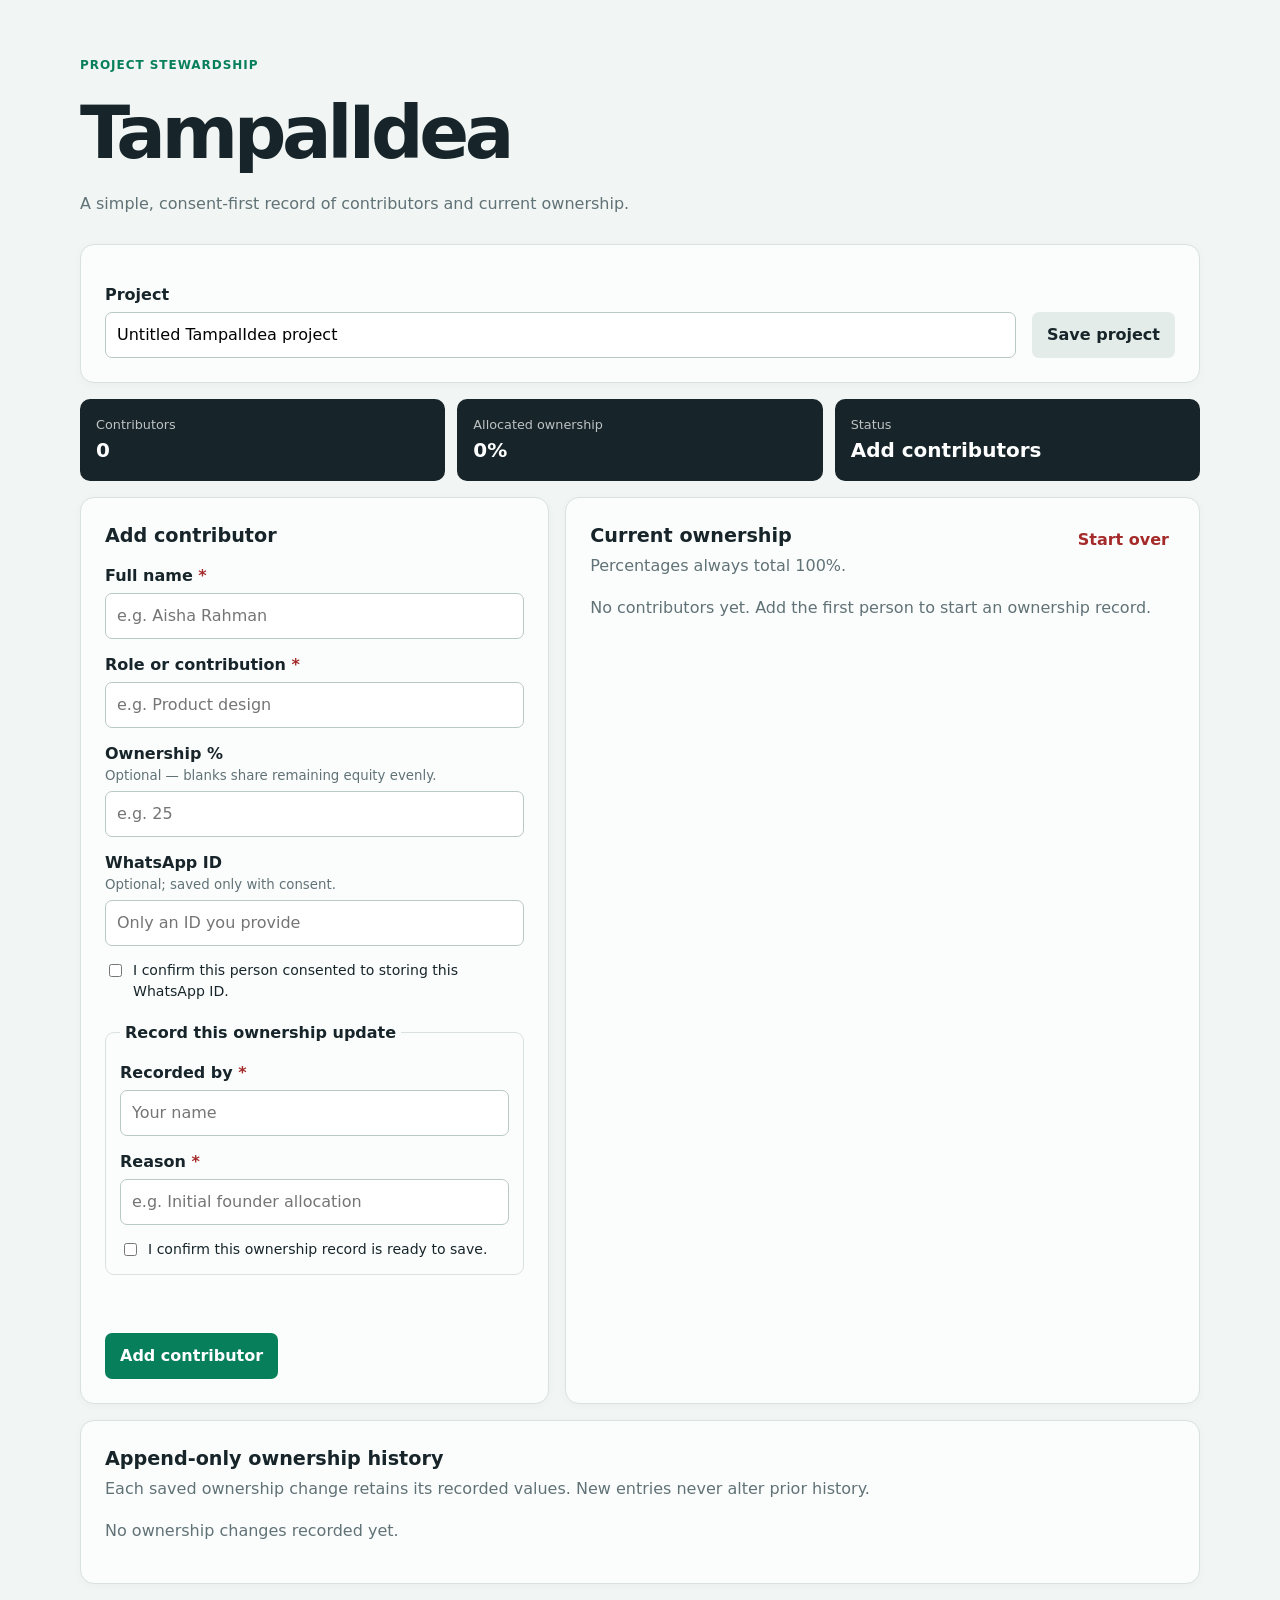
==== index.html @ e480430c "Recover TampalIdea MVP for staging" ====
<!doctype html>
<html lang="en">
<head>
  <meta charset="utf-8">
  <meta name="viewport" content="width=device-width, initial-scale=1">
  <meta name="description" content="TampalIdea contributor and ownership tracker">
  <meta name="robots" content="noindex,nofollow">
  <title>TampalIdea — Ownership tracker</title>
  <link rel="stylesheet" href="styles.css">
</head>
<body>
  <main class="shell">
    <header>
      <p class="eyebrow">Project stewardship</p>
      <h1>TampalIdea</h1>
      <p class="lede">A simple, consent-first record of contributors and current ownership.</p>
    </header>

    <section class="card project-card">
      <div><label for="project-name">Project</label><input id="project-name" value="Untitled TampalIdea project" maxlength="100"></div>
      <button id="save-project" class="secondary">Save project</button>
    </section>

    <section class="summary" aria-label="Current ownership">
      <div><span>Contributors</span><strong id="contributor-count">0</strong></div>
      <div><span>Allocated ownership</span><strong id="ownership-total">0%</strong></div>
      <div><span>Status</span><strong id="ownership-status">Add contributors</strong></div>
    </section>

    <section class="grid">
      <form id="contributor-form" class="card" autocomplete="off">
        <h2>Add contributor</h2>
        <label for="full-name">Full name <em>*</em></label><input id="full-name" required maxlength="100" placeholder="e.g. Aisha Rahman">
        <label for="role">Role or contribution <em>*</em></label><input id="role" required maxlength="140" placeholder="e.g. Product design">
        <label for="ownership">Ownership % <small>Optional — blanks share remaining equity evenly.</small></label><input id="ownership" type="number" min="0" max="100" step="0.01" placeholder="e.g. 25">
        <label for="whatsapp-id">WhatsApp ID <small>Optional; saved only with consent.</small></label><input id="whatsapp-id" maxlength="80" placeholder="Only an ID you provide">
        <label class="check"><input id="whatsapp-consent" type="checkbox"> I confirm this person consented to storing this WhatsApp ID.</label>
        <fieldset>
          <legend>Record this ownership update</legend>
          <label for="actor">Recorded by <em>*</em></label><input id="actor" required maxlength="100" placeholder="Your name">
          <label for="reason">Reason <em>*</em></label><input id="reason" required maxlength="200" placeholder="e.g. Initial founder allocation">
          <label class="check"><input id="confirmed" type="checkbox"> I confirm this ownership record is ready to save.</label>
        </fieldset>
        <p id="form-error" class="error" role="alert"></p><button type="submit">Add contributor</button>
      </form>

      <section class="card">
        <div class="section-heading"><div><h2>Current ownership</h2><p>Percentages always total 100%.</p></div><button id="clear-project" class="danger">Start over</button></div>
        <div id="contributors" class="contributors"><p class="empty">No contributors yet. Add the first person to start an ownership record.</p></div>
      </section>
    </section>

    <section class="card"><h2>Append-only ownership history</h2><p class="muted">Each saved ownership change retains its recorded values. New entries never alter prior history.</p><div id="audit-history" class="audit-history"><p class="empty">No ownership changes recorded yet.</p></div></section>
  </main>
  <template id="contributor-template"><article class="contributor"><div><h3></h3><p class="role"></p><p class="whatsapp"></p></div><strong class="percentage"></strong></article></template>
  <script src="ownership.js"></script><script src="app.js"></script>
</body>
</html>
---- styles.css ----
:root { --ink: #17252a; --muted: #617277; --line: #d9e2df; --paper: #fbfdfc; --brand: #087f5b; --brand-dark: #056447; --soft: #e6f5ee; --danger: #a52b2b; }
* { box-sizing: border-box; }
body { margin: 0; background: #f1f5f3; color: var(--ink); font: 16px/1.5 system-ui, sans-serif; }
.shell { width: min(1120px, calc(100% - 32px)); margin: 0 auto; padding: 56px 0; }
header { max-width: 650px; margin-bottom: 28px; } .eyebrow { color: var(--brand); font-weight: 700; letter-spacing: .08em; text-transform: uppercase; font-size: .75rem; margin: 0; }
h1 { font-size: clamp(2.4rem, 7vw, 4.6rem); letter-spacing: -.06em; margin: 4px 0; } h2 { margin: 0 0 4px; font-size: 1.2rem; } h3 { margin: 0; font-size: 1rem; }.lede, .muted, .section-heading p { color: var(--muted); margin: 0; }
.card { background: var(--paper); border: 1px solid var(--line); border-radius: 14px; padding: 24px; box-shadow: 0 2px 10px #17252a08; }.project-card { display: flex; gap: 16px; align-items: end; justify-content: space-between; margin-bottom: 16px; }.project-card > div { flex: 1; }
.summary { display: grid; grid-template-columns: repeat(3, 1fr); gap: 12px; margin-bottom: 16px; }.summary div { padding: 16px; background: var(--ink); color: white; border-radius: 10px; }.summary span { font-size: .8rem; opacity: .72; display: block; }.summary strong { font-size: 1.25rem; }
.grid { display: grid; grid-template-columns: minmax(300px, .85fr) minmax(350px, 1.15fr); gap: 16px; margin-bottom: 16px; } label { display: block; font-weight: 650; margin-top: 14px; } em { color: var(--danger); font-style: normal; } small { display: block; color: var(--muted); font-weight: 400; } input { width: 100%; margin-top: 5px; padding: 10px 11px; border: 1px solid #b9c9c3; border-radius: 7px; font: inherit; } input:focus { outline: 3px solid #8bd8bd; border-color: var(--brand); } fieldset { border: 1px solid var(--line); border-radius: 9px; margin: 18px 0; padding: 2px 14px 14px; } legend { padding: 0 5px; font-weight: 700; }.check { font-size: .88rem; font-weight: 400; display: flex; gap: 8px; align-items: start; }.check input { width: auto; margin-top: 4px; }
button { border: 0; border-radius: 7px; padding: 11px 15px; background: var(--brand); color: white; cursor: pointer; font: inherit; font-weight: 700; } button:hover { background: var(--brand-dark); }.secondary { background: #e3ece8; color: var(--ink); }.danger { background: transparent; color: var(--danger); padding: 6px; }.section-heading { display: flex; justify-content: space-between; gap: 12px; align-items: start; }.contributors, .audit-history { margin-top: 18px; }.contributor { display: flex; justify-content: space-between; gap: 18px; padding: 15px 0; border-top: 1px solid var(--line); }.contributor p { margin: 2px 0; color: var(--muted); font-size: .9rem; }.percentage { color: var(--brand); font-size: 1.15rem; white-space: nowrap; }.empty { color: var(--muted); }.audit-record { border-top: 1px solid var(--line); padding: 15px 0; display: grid; grid-template-columns: 1fr auto; gap: 6px 16px; }.audit-record p { margin: 0; color: var(--muted); font-size: .9rem; grid-column: 1 / -1; }.badge { align-self: start; border-radius: 99px; padding: 3px 8px; font-size: .75rem; font-weight: 700; }.confirmed { background: var(--soft); color: var(--brand-dark); }.unconfirmed { background: #f8eded; color: var(--danger); }.error { min-height: 1.5em; color: var(--danger); font-weight: 650; }
@media (max-width: 700px) { .shell { padding: 28px 0; }.grid { grid-template-columns: 1fr; }.summary { grid-template-columns: 1fr; }.project-card { align-items: stretch; flex-direction: column; }.project-card button { width: 100%; } }
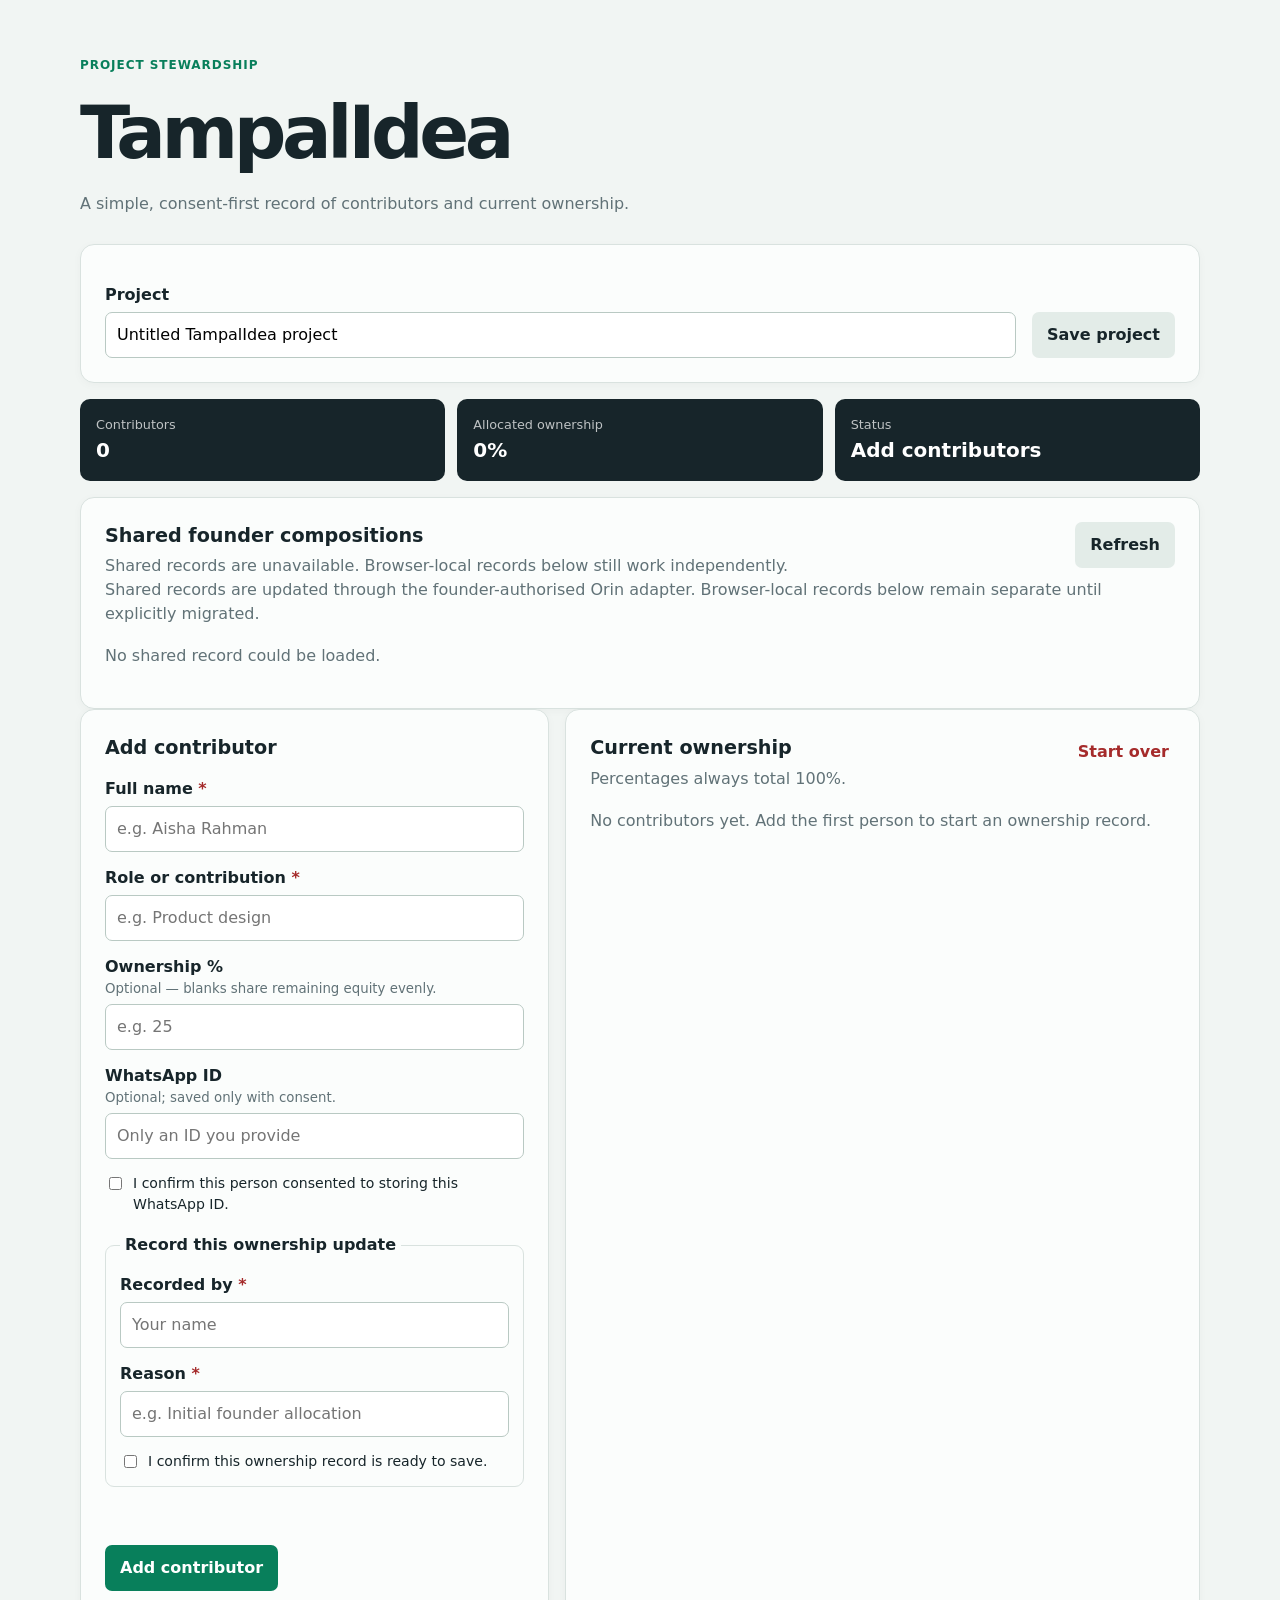
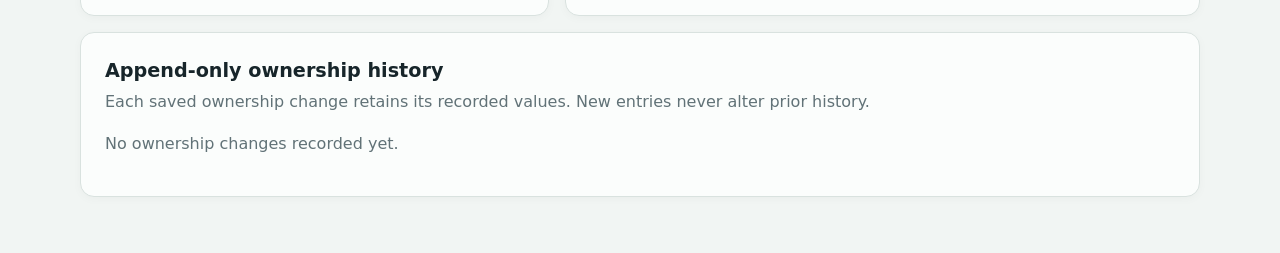
==== commit 3d6d111f: "Add shared founder composition adapter" ====
--- a/index.html
+++ b/index.html
@@ -25,6 +25,12 @@
       <div><span>Contributors</span><strong id="contributor-count">0</strong></div>
       <div><span>Allocated ownership</span><strong id="ownership-total">0%</strong></div>
       <div><span>Status</span><strong id="ownership-status">Add contributors</strong></div>
+    </section>
+
+    <section class="card" aria-labelledby="shared-composition-title">
+      <div class="section-heading"><div><h2 id="shared-composition-title">Shared founder compositions</h2><p id="shared-status" class="muted">Loading the shared record…</p></div><button id="refresh-shared" class="secondary">Refresh</button></div>
+      <p class="muted">Shared records are updated through the founder-authorised Orin adapter. Browser-local records below remain separate until explicitly migrated.</p>
+      <div id="shared-projects" class="contributors"><p class="empty">No shared founder compositions yet.</p></div>
     </section>
 
     <section class="grid">
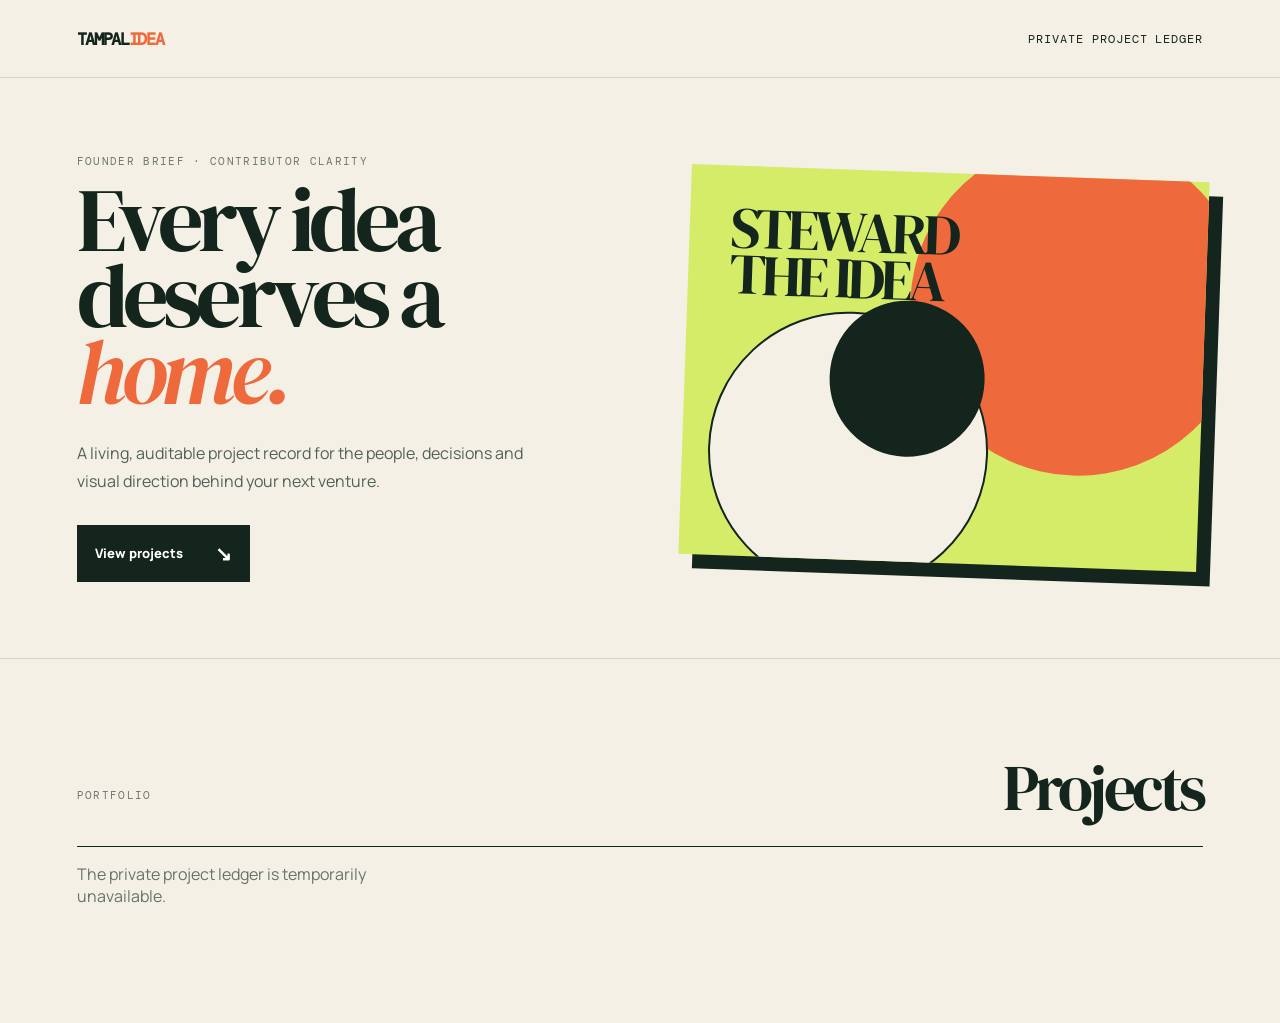
==== commit dd133920: "Upgrade TampalIdea to SQLite project ledger" ====
--- a/index.html
+++ b/index.html
@@ -1,64 +1,17 @@
 <!doctype html>
 <html lang="en">
 <head>
-  <meta charset="utf-8">
-  <meta name="viewport" content="width=device-width, initial-scale=1">
-  <meta name="description" content="TampalIdea contributor and ownership tracker">
-  <meta name="robots" content="noindex,nofollow">
-  <title>TampalIdea — Ownership tracker</title>
+  <meta charset="utf-8"><meta name="viewport" content="width=device-width, initial-scale=1">
+  <meta name="robots" content="noindex,nofollow"><title>TampalIdea — Project stewardship</title>
   <link rel="stylesheet" href="styles.css">
 </head>
 <body>
-  <main class="shell">
-    <header>
-      <p class="eyebrow">Project stewardship</p>
-      <h1>TampalIdea</h1>
-      <p class="lede">A simple, consent-first record of contributors and current ownership.</p>
-    </header>
-
-    <section class="card project-card">
-      <div><label for="project-name">Project</label><input id="project-name" value="Untitled TampalIdea project" maxlength="100"></div>
-      <button id="save-project" class="secondary">Save project</button>
-    </section>
-
-    <section class="summary" aria-label="Current ownership">
-      <div><span>Contributors</span><strong id="contributor-count">0</strong></div>
-      <div><span>Allocated ownership</span><strong id="ownership-total">0%</strong></div>
-      <div><span>Status</span><strong id="ownership-status">Add contributors</strong></div>
-    </section>
-
-    <section class="card" aria-labelledby="shared-composition-title">
-      <div class="section-heading"><div><h2 id="shared-composition-title">Shared founder compositions</h2><p id="shared-status" class="muted">Loading the shared record…</p></div><button id="refresh-shared" class="secondary">Refresh</button></div>
-      <p class="muted">Shared records are updated through the founder-authorised Orin adapter. Browser-local records below remain separate until explicitly migrated.</p>
-      <div id="shared-projects" class="contributors"><p class="empty">No shared founder compositions yet.</p></div>
-    </section>
-
-    <section class="grid">
-      <form id="contributor-form" class="card" autocomplete="off">
-        <h2>Add contributor</h2>
-        <label for="full-name">Full name <em>*</em></label><input id="full-name" required maxlength="100" placeholder="e.g. Aisha Rahman">
-        <label for="role">Role or contribution <em>*</em></label><input id="role" required maxlength="140" placeholder="e.g. Product design">
-        <label for="ownership">Ownership % <small>Optional — blanks share remaining equity evenly.</small></label><input id="ownership" type="number" min="0" max="100" step="0.01" placeholder="e.g. 25">
-        <label for="whatsapp-id">WhatsApp ID <small>Optional; saved only with consent.</small></label><input id="whatsapp-id" maxlength="80" placeholder="Only an ID you provide">
-        <label class="check"><input id="whatsapp-consent" type="checkbox"> I confirm this person consented to storing this WhatsApp ID.</label>
-        <fieldset>
-          <legend>Record this ownership update</legend>
-          <label for="actor">Recorded by <em>*</em></label><input id="actor" required maxlength="100" placeholder="Your name">
-          <label for="reason">Reason <em>*</em></label><input id="reason" required maxlength="200" placeholder="e.g. Initial founder allocation">
-          <label class="check"><input id="confirmed" type="checkbox"> I confirm this ownership record is ready to save.</label>
-        </fieldset>
-        <p id="form-error" class="error" role="alert"></p><button type="submit">Add contributor</button>
-      </form>
-
-      <section class="card">
-        <div class="section-heading"><div><h2>Current ownership</h2><p>Percentages always total 100%.</p></div><button id="clear-project" class="danger">Start over</button></div>
-        <div id="contributors" class="contributors"><p class="empty">No contributors yet. Add the first person to start an ownership record.</p></div>
-      </section>
-    </section>
-
-    <section class="card"><h2>Append-only ownership history</h2><p class="muted">Each saved ownership change retains its recorded values. New entries never alter prior history.</p><div id="audit-history" class="audit-history"><p class="empty">No ownership changes recorded yet.</p></div></section>
+  <main class="page">
+    <nav><a class="wordmark" href="/">TAMPAL<span>IDEA</span></a><span>Private project ledger</span></nav>
+    <section id="hero" class="hero"><div class="hero-copy"><p class="kicker">Founder brief · contributor clarity</p><h1>Every idea<br>deserves a <i>home.</i></h1><p class="lede">A living, auditable project record for the people, decisions and visual direction behind your next venture.</p><a id="hero-action" class="button" href="#projects">View projects <b>↘</b></a></div><div class="cover-art" aria-hidden="true"><div class="sun"></div><div class="disc disc-a"></div><div class="disc disc-b"></div><div class="art-caption">STEWARD<br>THE IDEA</div></div></section>
+    <section id="projects" class="projects"><div class="section-title"><p class="kicker">Portfolio</p><h2 id="title">Projects</h2></div><div id="project-list" class="project-list"><p class="loading">Opening the ledger…</p></div></section>
+    <section id="project-detail" class="detail" hidden></section>
   </main>
-  <template id="contributor-template"><article class="contributor"><div><h3></h3><p class="role"></p><p class="whatsapp"></p></div><strong class="percentage"></strong></article></template>
-  <script src="ownership.js"></script><script src="app.js"></script>
+  <script src="app.js"></script>
 </body>
 </html>
--- a/styles.css
+++ b/styles.css
@@ -1,11 +1,2 @@
-:root { --ink: #17252a; --muted: #617277; --line: #d9e2df; --paper: #fbfdfc; --brand: #087f5b; --brand-dark: #056447; --soft: #e6f5ee; --danger: #a52b2b; }
-* { box-sizing: border-box; }
-body { margin: 0; background: #f1f5f3; color: var(--ink); font: 16px/1.5 system-ui, sans-serif; }
-.shell { width: min(1120px, calc(100% - 32px)); margin: 0 auto; padding: 56px 0; }
-header { max-width: 650px; margin-bottom: 28px; } .eyebrow { color: var(--brand); font-weight: 700; letter-spacing: .08em; text-transform: uppercase; font-size: .75rem; margin: 0; }
-h1 { font-size: clamp(2.4rem, 7vw, 4.6rem); letter-spacing: -.06em; margin: 4px 0; } h2 { margin: 0 0 4px; font-size: 1.2rem; } h3 { margin: 0; font-size: 1rem; }.lede, .muted, .section-heading p { color: var(--muted); margin: 0; }
-.card { background: var(--paper); border: 1px solid var(--line); border-radius: 14px; padding: 24px; box-shadow: 0 2px 10px #17252a08; }.project-card { display: flex; gap: 16px; align-items: end; justify-content: space-between; margin-bottom: 16px; }.project-card > div { flex: 1; }
-.summary { display: grid; grid-template-columns: repeat(3, 1fr); gap: 12px; margin-bottom: 16px; }.summary div { padding: 16px; background: var(--ink); color: white; border-radius: 10px; }.summary span { font-size: .8rem; opacity: .72; display: block; }.summary strong { font-size: 1.25rem; }
-.grid { display: grid; grid-template-columns: minmax(300px, .85fr) minmax(350px, 1.15fr); gap: 16px; margin-bottom: 16px; } label { display: block; font-weight: 650; margin-top: 14px; } em { color: var(--danger); font-style: normal; } small { display: block; color: var(--muted); font-weight: 400; } input { width: 100%; margin-top: 5px; padding: 10px 11px; border: 1px solid #b9c9c3; border-radius: 7px; font: inherit; } input:focus { outline: 3px solid #8bd8bd; border-color: var(--brand); } fieldset { border: 1px solid var(--line); border-radius: 9px; margin: 18px 0; padding: 2px 14px 14px; } legend { padding: 0 5px; font-weight: 700; }.check { font-size: .88rem; font-weight: 400; display: flex; gap: 8px; align-items: start; }.check input { width: auto; margin-top: 4px; }
-button { border: 0; border-radius: 7px; padding: 11px 15px; background: var(--brand); color: white; cursor: pointer; font: inherit; font-weight: 700; } button:hover { background: var(--brand-dark); }.secondary { background: #e3ece8; color: var(--ink); }.danger { background: transparent; color: var(--danger); padding: 6px; }.section-heading { display: flex; justify-content: space-between; gap: 12px; align-items: start; }.contributors, .audit-history { margin-top: 18px; }.contributor { display: flex; justify-content: space-between; gap: 18px; padding: 15px 0; border-top: 1px solid var(--line); }.contributor p { margin: 2px 0; color: var(--muted); font-size: .9rem; }.percentage { color: var(--brand); font-size: 1.15rem; white-space: nowrap; }.empty { color: var(--muted); }.audit-record { border-top: 1px solid var(--line); padding: 15px 0; display: grid; grid-template-columns: 1fr auto; gap: 6px 16px; }.audit-record p { margin: 0; color: var(--muted); font-size: .9rem; grid-column: 1 / -1; }.badge { align-self: start; border-radius: 99px; padding: 3px 8px; font-size: .75rem; font-weight: 700; }.confirmed { background: var(--soft); color: var(--brand-dark); }.unconfirmed { background: #f8eded; color: var(--danger); }.error { min-height: 1.5em; color: var(--danger); font-weight: 650; }
-@media (max-width: 700px) { .shell { padding: 28px 0; }.grid { grid-template-columns: 1fr; }.summary { grid-template-columns: 1fr; }.project-card { align-items: stretch; flex-direction: column; }.project-card button { width: 100%; } }
+@import url('https://fonts.googleapis.com/css2?family=DM+Mono&family=DM+Serif+Display:ital@0;1&family=Manrope:wght@500;600;700;800&display=swap');
+:root{--ink:#13251c;--cream:#f4f0e5;--lime:#d4ec68;--orange:#ee6a3c;--line:#d6d1c1}*{box-sizing:border-box}body{margin:0;background:var(--cream);color:var(--ink);font-family:Manrope,sans-serif}.page{overflow:hidden}nav{height:78px;display:flex;align-items:center;justify-content:space-between;padding:0 max(6vw,24px);border-bottom:1px solid #d8d2c1;font:12px 'DM Mono',monospace;text-transform:uppercase;letter-spacing:.08em}.wordmark{color:inherit;text-decoration:none;font-weight:800;font-size:17px;letter-spacing:-.08em}.wordmark span{color:var(--orange)}.hero{min-height:570px;padding:76px max(6vw,24px);display:grid;grid-template-columns:1.05fr .95fr;gap:36px;align-items:center;border-bottom:1px solid #d8d2c1}.kicker{margin:0 0 14px;color:#6e776f;font:11px 'DM Mono',monospace;text-transform:uppercase;letter-spacing:.12em}.hero h1{font:clamp(55px,7vw,108px)/.85 'DM Serif Display',serif;letter-spacing:-.065em;margin:0;max-width:700px}.hero h1 i{color:var(--orange);font-weight:400}.lede{max-width:480px;margin:30px 0;color:#526158;line-height:1.7;font-size:16px}.button{display:inline-flex;gap:32px;align-items:center;background:var(--ink);color:white;padding:15px 18px;text-decoration:none;font-size:13px;font-weight:800}.button b{font-size:20px}.cover-art{position:relative;min-height:390px;background:var(--lime);overflow:hidden;transform:rotate(2deg);box-shadow:14px 14px 0 var(--ink)}.sun{position:absolute;right:-8%;top:-10%;width:65%;aspect-ratio:1;border-radius:50%;background:var(--orange)}.disc{position:absolute;border-radius:50%;border:2px solid var(--ink)}.disc-a{width:54%;aspect-ratio:1;left:5%;bottom:-8%;background:var(--cream)}.disc-b{width:30%;aspect-ratio:1;left:28%;bottom:27%;background:var(--ink)}.art-caption{position:absolute;left:8%;top:10%;font:clamp(36px,4.5vw,70px)/.8 'DM Serif Display',serif;letter-spacing:-.07em}.projects,.detail{padding:100px max(6vw,24px)}.section-title{display:flex;justify-content:space-between;align-items:end;margin-bottom:30px}.section-title h2,.project-header h2{margin:0;font:clamp(42px,5vw,72px)/.9 'DM Serif Display',serif;letter-spacing:-.06em}.project-list{display:grid;grid-template-columns:repeat(3,1fr);border-top:1px solid var(--ink)}.project-card{min-height:300px;padding:18px;border-right:1px solid var(--ink);border-bottom:1px solid var(--ink);text-decoration:none;color:inherit;display:flex;flex-direction:column;position:relative;gap:14px;transition:.2s}.project-card:hover{background:var(--lime);transform:translateY(-4px)}.project-card img,.project-graphic{width:100%;height:160px;object-fit:cover;background:linear-gradient(135deg,var(--lime) 0 50%,var(--orange) 50%)}.project-number{font:10px 'DM Mono',monospace}.project-card strong{display:block;font:28px 'DM Serif Display',serif}.project-card small{display:block;color:#5e675f;font-size:12px;margin-top:5px}.project-card>b{position:absolute;right:18px;bottom:14px;font-size:22px}.loading{color:#66736a}.detail{padding-top:0}.project-header{border-top:1px solid var(--ink);padding:34px 0;display:flex;gap:20px;justify-content:space-between;align-items:end}.project-header>p:last-child{font:11px 'DM Mono',monospace;color:#66736a}.gallery{display:grid;grid-template-columns:repeat(3,1fr);gap:12px}.gallery figure{margin:0;background:#e6e1d4}.gallery img{width:100%;height:290px;object-fit:cover;display:block}.gallery figcaption{padding:10px;font-size:11px;color:#5c665e}.ledger{display:grid;grid-template-columns:1fr 1fr;gap:10vw;margin-top:70px}.ledger h3{font:35px/1 'DM Serif Display',serif;letter-spacing:-.05em;margin:0 0 24px}.ledger ul{margin:0;padding:0;list-style:none;border-top:1px solid var(--ink)}.ledger li{display:flex;justify-content:space-between;gap:18px;border-bottom:1px solid #c8c2b3;padding:14px 0;font-size:14px}.ledger li span{display:flex;flex-direction:column;gap:3px}.ledger li small,.updates span{font-size:11px;color:#66736a}.updates li{display:block}.updates b{display:block;font-size:12px}@media(max-width:760px){nav{height:62px}.hero{grid-template-columns:1fr;padding-top:55px}.cover-art{min-height:280px;max-width:480px}.project-list{grid-template-columns:1fr}.project-card{border-right:0}.gallery,.ledger{grid-template-columns:1fr}.project-header{display:block}.project-header>*{margin-bottom:14px}}
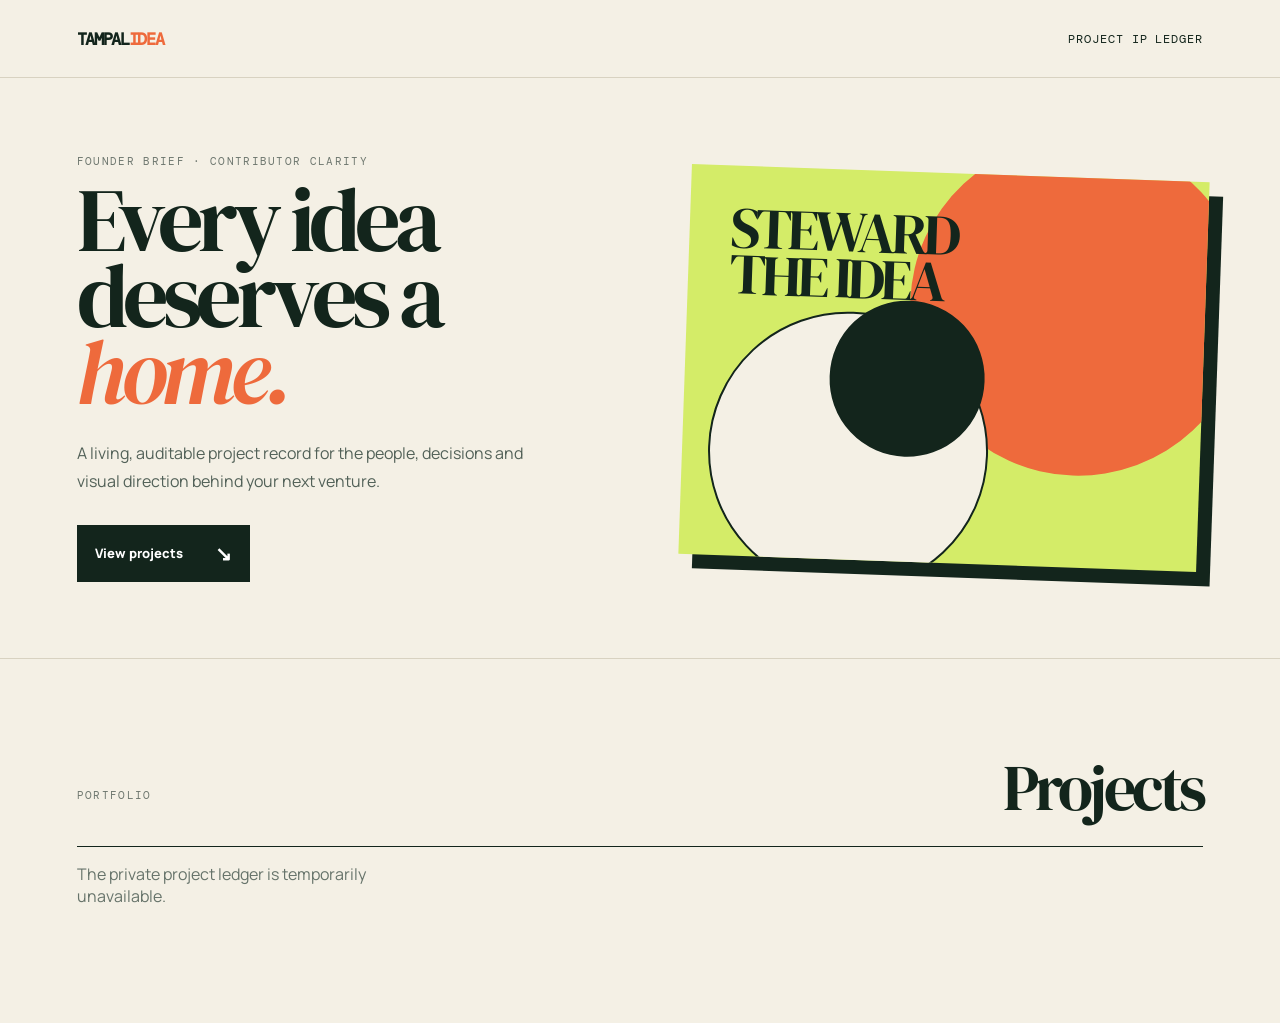
==== commit 70491eaf: "Route TampalIdea home and rename IP ledger" ====
--- a/index.html
+++ b/index.html
@@ -4,10 +4,11 @@
   <meta charset="utf-8"><meta name="viewport" content="width=device-width, initial-scale=1">
   <meta name="robots" content="noindex,nofollow"><title>TampalIdea — Project stewardship</title>
   <link rel="stylesheet" href="styles.css">
+  <link rel="stylesheet" href="detail.css">
 </head>
 <body>
   <main class="page">
-    <nav><a class="wordmark" href="/">TAMPAL<span>IDEA</span></a><span>Private project ledger</span></nav>
+    <nav><a class="wordmark" href="./">TAMPAL<span>IDEA</span></a><span>Project IP Ledger</span></nav>
     <section id="hero" class="hero"><div class="hero-copy"><p class="kicker">Founder brief · contributor clarity</p><h1>Every idea<br>deserves a <i>home.</i></h1><p class="lede">A living, auditable project record for the people, decisions and visual direction behind your next venture.</p><a id="hero-action" class="button" href="#projects">View projects <b>↘</b></a></div><div class="cover-art" aria-hidden="true"><div class="sun"></div><div class="disc disc-a"></div><div class="disc disc-b"></div><div class="art-caption">STEWARD<br>THE IDEA</div></div></section>
     <section id="projects" class="projects"><div class="section-title"><p class="kicker">Portfolio</p><h2 id="title">Projects</h2></div><div id="project-list" class="project-list"><p class="loading">Opening the ledger…</p></div></section>
     <section id="project-detail" class="detail" hidden></section>
--- a/detail.css
+++ b/detail.css
@@ -0,0 +1 @@
+.brief{margin-top:70px;border-top:1px solid var(--ink);padding-top:24px}.brief article{display:grid;grid-template-columns:minmax(180px,.3fr) 1fr;gap:42px;padding:28px 0;border-bottom:1px solid #c8c2b3}.brief h3{margin:0;font:30px/1 'DM Serif Display',serif;letter-spacing:-.045em}.brief p{margin:0;max-width:760px;color:#526158;font-size:14px;line-height:1.75}.ownership-chart{display:grid;grid-template-columns:150px 1fr;gap:22px;align-items:center;margin:0 0 28px}.ownership-chart svg{width:140px;height:140px}.ownership-chart text:first-of-type{font:8px 'DM Mono',monospace;letter-spacing:.08em;fill:#526158}.ownership-chart text:last-of-type{font:20px 'DM Serif Display',serif;fill:var(--ink)}.ownership-chart ul{border:0}.ownership-chart li{padding:8px 0;border:0}.ownership-chart i{width:10px;height:10px;border-radius:50%;display:inline-block;margin-right:8px;flex:none}.ownership-chart li span{display:flex;flex-direction:column;gap:2px}.ownership-chart li strong{font-size:14px}.ownership-chart li small{font-size:11px;color:#66736a}.ownership-chart li b{margin-left:auto}@media(max-width:760px){.brief article{grid-template-columns:1fr;gap:12px}.brief h3{font-size:26px}.ownership-chart{grid-template-columns:1fr}.ownership-chart svg{margin:auto}}
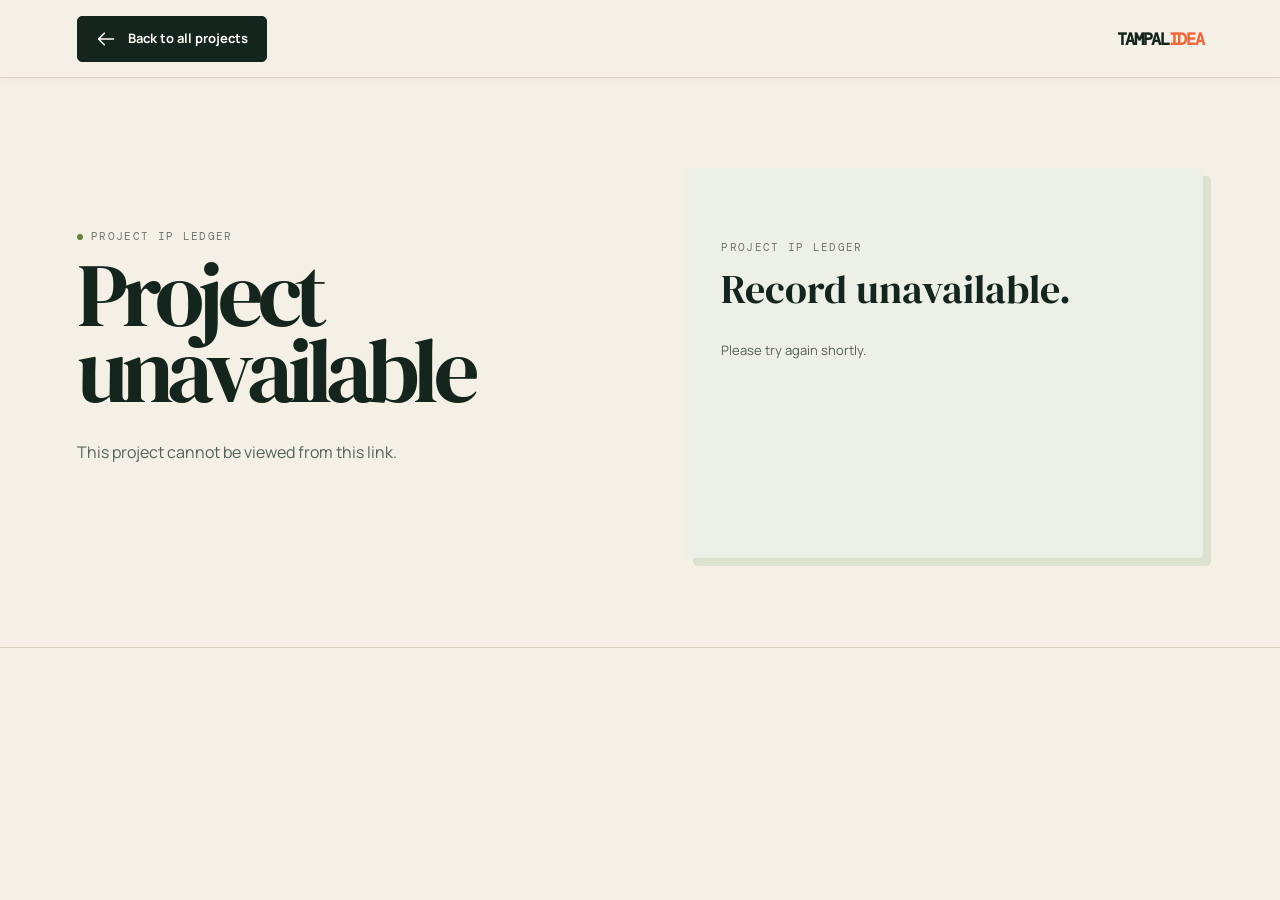
==== commit 0ecc2688: "Polish ledger presentation and claims policy" ====
--- a/index.html
+++ b/index.html
@@ -2,16 +2,43 @@
 <html lang="en">
 <head>
   <meta charset="utf-8"><meta name="viewport" content="width=device-width, initial-scale=1">
-  <meta name="robots" content="noindex,nofollow"><title>TampalIdea — Project stewardship</title>
+  <meta name="robots" content="noindex,nofollow"><title>TampalIdea — Project IP Ledger</title>
+  <meta name="description" content="Keep a clear project IP ledger of contributors, recorded ownership shares and decisions. Trace how each project takes shape, from its first idea onwards.">
   <link rel="stylesheet" href="styles.css">
   <link rel="stylesheet" href="detail.css">
 </head>
 <body>
   <main class="page">
-    <nav><a class="wordmark" href="./">TAMPAL<span>IDEA</span></a><span>Project IP Ledger</span></nav>
-    <section id="hero" class="hero"><div class="hero-copy"><p class="kicker">Founder brief · contributor clarity</p><h1>Every idea<br>deserves a <i>home.</i></h1><p class="lede">A living, auditable project record for the people, decisions and visual direction behind your next venture.</p><a id="hero-action" class="button" href="#projects">View projects <b>↘</b></a></div><div class="cover-art" aria-hidden="true"><div class="sun"></div><div class="disc disc-a"></div><div class="disc disc-b"></div><div class="art-caption">STEWARD<br>THE IDEA</div></div></section>
-    <section id="projects" class="projects"><div class="section-title"><p class="kicker">Portfolio</p><h2 id="title">Projects</h2></div><div id="project-list" class="project-list"><p class="loading">Opening the ledger…</p></div></section>
+    <nav aria-label="Main navigation"><a class="wordmark" href="./">TAMPAL<span>IDEA</span></a><div class="nav-links landing-only"><a href="#how-it-works">How it works</a><a href="#projects">Open the ledger <span aria-hidden="true">↗</span></a></div><span class="nav-label">Project IP Ledger</span><a id="back-projects" class="back-projects" href="./#projects" hidden><svg viewBox="0 0 24 24" aria-hidden="true"><path d="m10 5-7 7 7 7M3 12h18"/></svg><span>Back to all projects</span></a></nav>
+    <section id="hero" class="hero">
+      <div class="hero-copy">
+        <p class="kicker"><span class="status-dot" aria-hidden="true"></span> Project IP Ledger</p>
+        <h1>A clear record of<br><i>who owns what.</i></h1>
+        <p class="lede">A shared ledger for your project’s intellectual property. Record its people, ownership shares and decisions, from the first idea onwards.</p>
+        <div class="hero-actions landing-only"><a class="button" href="#projects">Explore the ledger <b aria-hidden="true">↗</b></a><a class="text-link" href="#how-it-works">How it works <span aria-hidden="true">↓</span></a></div>
+        <p class="hero-note landing-only">Ideas evolve. Keep the record.</p>
+      </div>
+      <div class="cover-art"><p class="loading" role="status">Opening a project record…</p></div>
+    </section>
+    <section id="how-it-works" class="ledger-principles landing-only" aria-label="How the ledger works">
+      <article><span class="principle-number">01 / PEOPLE</span><h2>Make ownership clear.</h2><p>Record each contributor, their role and their agreed share in the project.</p></article>
+      <article><span class="principle-number">02 / HISTORY</span><h2>Keep the decisions.</h2><p>Follow what changed, who recorded it and why, in the project’s audit trail.</p></article>
+      <article><span class="principle-number">03 / CONTEXT</span><h2>Connect the whole story.</h2><p>Keep the project brief, visual references and live app alongside its people.</p></article>
+    </section>
+    <section id="projects" class="projects">
+      <div class="section-title">
+        <div><p class="kicker">The project register <span id="project-count"></span></p><h2 id="title">Ideas, on record.</h2><p class="section-description">Explore the people and ownership behind each project.</p></div>
+        <div class="view-toggle" role="tablist" aria-label="Project view">
+          <button id="list-tab" type="button" role="tab" aria-selected="true" aria-controls="project-list" data-view="list"><svg viewBox="0 0 20 20" aria-hidden="true"><path d="M7 5h10M7 10h10M7 15h10M3 5h.01M3 10h.01M3 15h.01"/></svg>List</button>
+          <button id="table-tab" type="button" role="tab" aria-selected="false" aria-controls="project-table" tabindex="-1" data-view="table"><svg viewBox="0 0 20 20" aria-hidden="true"><rect x="3" y="3" width="14" height="14" rx="1"/><path d="M3 8h14M3 12.5h14M8 8v9"/></svg>Table</button>
+        </div>
+      </div>
+      <p class="scope-note"><svg viewBox="0 0 20 20" aria-hidden="true"><rect x="4" y="8" width="12" height="9" rx="2"/><path d="M7 8V5a3 3 0 0 1 6 0v3"/></svg>Showing regular projects. WhatsApp group projects are available through Orin only in their linked group.</p>
+      <div id="project-list" class="project-list" role="tabpanel" aria-labelledby="list-tab" tabindex="0"><p class="loading">Opening the ledger…</p></div>
+      <div id="project-table" class="project-table-wrap" role="tabpanel" aria-labelledby="table-tab" tabindex="0" hidden><p class="loading">Opening the ledger…</p></div>
+    </section>
     <section id="project-detail" class="detail" hidden></section>
+    <footer class="landing-only"><a class="wordmark" href="./">TAMPAL<span>IDEA</span></a><p>People. Ownership. Decisions.</p><a class="terms-link" href="terms">Terms &amp; claims</a><span>Project IP Ledger</span></footer>
   </main>
   <script src="app.js"></script>
 </body>
--- a/styles.css
+++ b/styles.css
@@ -1,2 +1,48 @@
 @import url('https://fonts.googleapis.com/css2?family=DM+Mono&family=DM+Serif+Display:ital@0;1&family=Manrope:wght@500;600;700;800&display=swap');
+.project-page .landing-only{display:none!important}.landing-page .nav-label{display:none}
+.landing-page{--cream:#f7f5ee;--line:#dddcd2}.landing-page .page{max-width:1800px;margin:auto}
+.landing-page nav{height:88px;padding:0 5.5%;border-color:var(--line)}.landing-page .wordmark{font-family:Manrope,sans-serif;letter-spacing:-1px;font-size:21px}
+.nav-links{display:flex;align-items:center;gap:34px}.nav-links a{color:var(--ink);text-decoration:none;font:700 12px Manrope,sans-serif;letter-spacing:0;text-transform:none}.nav-links a:last-child{border:1px solid #b5bbb0;padding:12px 18px;border-radius:4px}.nav-links a span{margin-left:18px}a:focus-visible{outline:2px solid var(--orange);outline-offset:5px}
+.landing-page .hero{padding:66px 5.5% 60px;min-height:620px;grid-template-columns:1.1fr 1fr;gap:6%;border-bottom:0;align-items:center}.landing-page .hero .kicker{font-size:10px;letter-spacing:.1em;color:#46604e;display:flex;align-items:center;gap:9px}.status-dot{display:inline-block;width:6px;height:6px;flex:none;background:#63803d;border-radius:50%}
+.landing-page .hero h1{font-size:clamp(46px,5.2vw,86px);line-height:1.02;letter-spacing:-.045em;max-width:760px;margin-top:22px}.landing-page .hero h1 i{color:#bf4924}.landing-page .lede{font-size:15px;line-height:1.85;max-width:460px;margin:24px 0 28px;color:#536056}
+.hero-actions{display:flex;align-items:center;gap:24px;flex-wrap:wrap}.landing-page .button{border-radius:4px;padding:15px 20px;font-size:12px;min-height:50px;transition:background .2s}.landing-page .button:hover{background:#2e4a36}.text-link{font-size:12px;font-weight:700;color:var(--ink);text-decoration:none;display:flex;gap:14px;align-items:center}.text-link:hover{text-decoration:underline;text-underline-offset:5px}.hero-note{font:10px 'DM Mono',monospace;color:#6b756b;margin:22px 0 0}
+.landing-page .cover-art{transform:rotate(1.15deg);min-height:0;background:#fffef9;border:1px solid #b7c8ad;border-radius:14px;box-shadow:0 26px 64px #2031241c,11px 11px 0 #dbe7c9;overflow:hidden;isolation:isolate}
+.preview-top{display:flex;justify-content:space-between;align-items:center;gap:12px;background:#173527;padding:15px 24px;font:9px 'DM Mono',monospace;letter-spacing:.09em;color:#dcebcf}.preview-top>span:first-child{display:flex;align-items:center;gap:8px;text-transform:uppercase}.preview-top .status-dot{background:#c9ee59;box-shadow:0 0 0 3px #c9ee5920}
+.preview-stage{position:relative;height:198px;overflow:hidden;background:linear-gradient(135deg,#405b3f,#102b21)}.preview-stage>img{position:absolute;inset:0;width:100%;height:100%;object-fit:cover;filter:saturate(.88) contrast(1.03)}.preview-stage-shade{position:absolute;inset:0;background:linear-gradient(90deg,#102b21e8 0%,#102b219e 47%,#102b2124 100%),linear-gradient(0deg,#102b21b5 0%,transparent 58%)}.preview-stage .preview-monogram{position:absolute;inset:0;display:grid;place-items:center;background:linear-gradient(135deg,#d9ed72,#ec6940);color:#173527;font:74px 'DM Serif Display',serif}.preview-stage-copy{position:absolute;z-index:1;left:25px;right:92px;bottom:22px;color:#fffdf6}.landing-page .preview-stage-copy .kicker{margin:0 0 9px;color:#d6ed99;font-size:8px;letter-spacing:.11em}.preview-stage-copy h2{max-width:440px;margin:0;font:clamp(34px,3.3vw,52px)/.92 'DM Serif Display',serif;letter-spacing:-.055em;text-wrap:balance}.preview-stage-copy>span{display:inline-block;margin-top:12px;padding:5px 8px;border:1px solid #d6ed9970;border-radius:99px;background:#152e2399;color:#dcebcf;font:8px 'DM Mono',monospace;letter-spacing:.06em;text-transform:uppercase}.preview-file-mark{position:absolute;z-index:1;right:24px;top:23px;width:48px;height:56px;padding:11px 10px;border:1px solid #d6ed9980;border-radius:3px;background:#f7f5ee1c;backdrop-filter:blur(4px)}.preview-file-mark:before{content:"";display:block;width:11px;height:11px;margin-bottom:8px;border-radius:50%;background:#d5eb73}.preview-file-mark i{display:block;height:2px;margin-top:5px;background:#f7f5eec0}.preview-file-mark i:nth-child(2){width:76%}.preview-file-mark i:nth-child(3){width:53%}
+.preview-body{padding:22px 24px 18px}.preview-label{display:flex;justify-content:space-between;gap:12px;align-items:end}.landing-page .preview-label .kicker{font-size:8px;letter-spacing:.1em;margin:0 0 5px;color:#6c7b65}.preview-label h3{margin:0;font:22px/1.05 'DM Serif Display',serif;letter-spacing:-.03em}.preview-label>span{padding:6px 8px;border-radius:99px;background:#eef3e9;font:9px 'DM Mono',monospace;color:#46604e;white-space:nowrap}.allocation-bar{display:flex;gap:3px;height:13px;border-radius:99px;overflow:hidden;margin:17px 0 9px;background:#e7ece2;box-shadow:inset 0 1px 2px #17352716}.preview-people{list-style:none;padding:0;margin:0}.preview-people li{display:flex;align-items:center;gap:11px;padding:12px 0;border-bottom:1px solid #e6ebe2}.person-dot{width:8px;height:8px;flex:none;border-radius:50%;box-shadow:0 0 0 4px currentColor}.preview-person{display:flex;gap:7px;align-items:baseline;flex-wrap:wrap}.preview-person strong{font-size:12px;font-weight:800}.preview-person small{color:#687568;font-size:10px}.preview-people li>b{font:13px 'DM Mono',monospace;margin-left:auto;padding:5px 7px;background:#f1f5eb;border-radius:4px}
+.preview-audit{display:flex;gap:10px;margin-top:15px;padding:12px 13px;background:#f3f5ef;border:1px solid #e4e9df;border-radius:7px}.audit-icon{color:#577254;font-size:18px}.landing-page .preview-audit .kicker{font-size:8px;letter-spacing:.05em;line-height:1.5;margin:0 0 4px}.preview-audit p:not(.kicker){font-size:10px;line-height:1.5;margin:0 0 3px}.preview-audit small{font-size:9px;color:#6b756b}.preview-link{display:flex;justify-content:space-between;gap:20px;padding:17px 24px;background:#d5eb73;color:#183527;text-decoration:none;font-size:11px;font-weight:800}.preview-link:hover{background:#c6e75d}.preview-link>span:last-child{font-size:18px;line-height:.8}.preview-empty{padding:36px;min-height:280px;display:flex;flex-direction:column;justify-content:center}.preview-empty h2{font:40px/1.05 'DM Serif Display',serif;margin:0 0 16px}.preview-empty>p:last-child{font-size:13px;line-height:1.7;color:#536056}
+.ledger-principles{margin:0 5.5%;display:grid;grid-template-columns:repeat(3,1fr);border-top:1px solid var(--line);border-bottom:1px solid var(--line);padding:27px 0;scroll-margin-top:24px}.ledger-principles article{padding:0 28px;border-right:1px solid var(--line)}.ledger-principles article:first-child{padding-left:0}.ledger-principles article:last-child{border-right:0;padding-right:0}.principle-number{font:9px 'DM Mono',monospace;letter-spacing:.1em;color:#69765c}.ledger-principles h2{font-size:15px;letter-spacing:-.02em;margin:11px 0 8px}.ledger-principles p{font-size:12px;line-height:1.8;color:#65705f;margin:0;max-width:320px}
+.landing-page .projects{padding:66px 5.5% 74px;scroll-margin-top:18px}.landing-page .section-title{margin-bottom:24px;gap:24px}.landing-page .section-title .kicker{font-size:9px;color:#68745e}#project-count{display:inline-block;margin-left:6px;padding:3px 6px;background:#e9ecdf;border-radius:3px;color:#344a31}.landing-page .section-title h2{font-size:46px;letter-spacing:-.04em;line-height:1.1}.section-description{font-size:12px;color:#63705f;line-height:1.7;margin:12px 0 0}
+.landing-page .view-toggle{border-color:#cdd1c3;border-radius:5px;padding:3px;gap:3px;align-self:center;background:#eeefe6}.landing-page .view-toggle button{font:700 11px Manrope,sans-serif;border-radius:3px;min-height:35px;padding:9px 13px;gap:7px}.scope-note{display:flex;align-items:center;gap:8px;margin:0 0 22px;font-size:10px;line-height:1.7;color:#65705f}.scope-note svg{width:14px;height:14px;flex:none;stroke:currentColor;stroke-width:1.3;fill:none}
+.landing-page .project-list{border:0;grid-template-columns:repeat(2,minmax(0,1fr));gap:24px}.landing-page .project-card{border:1px solid #dbdfd2;background:#fffef9;border-radius:7px;padding:18px;gap:15px;min-width:0;transition:border-color .2s,box-shadow .2s}.landing-page .project-card:hover{background:#fffef9;transform:none;border-color:#8f9e80;box-shadow:0 8px 28px #2031240b}.landing-page .project-number{display:flex;justify-content:space-between;gap:12px;color:#69765c;font-size:8px;letter-spacing:.08em}.landing-page .project-card img,.landing-page .project-graphic{height:210px;border-radius:4px}.landing-page .project-card strong{font-size:30px;letter-spacing:-.03em}.landing-page .project-card small{font-size:11px;line-height:1.8;margin-top:5px;max-width:90%}.card-summary{flex:1}.card-shares{display:flex;flex-wrap:wrap;gap:6px;padding-top:3px}.card-shares>span{background:#f0f2e9;border:1px solid #e4e8da;border-radius:3px;padding:5px 7px;font-size:9px;color:#53614c}.card-shares b{font-weight:700;margin-left:6px;color:#253d29}.card-open{display:flex;align-items:center;justify-content:space-between;border-top:1px solid #e3e7d9;padding-top:14px;margin-top:3px;font-size:10px;font-weight:700}.card-open b{font-size:18px}
+.landing-page .project-table-wrap{border:1px solid #d6dccc;border-radius:6px;background:#fffef9}.landing-page .project-table thead{background:#edf0e5}.landing-page .project-table thead th{border-color:#d6dccc;font-size:9px}.landing-page .project-table tbody tr:hover{background:#f2f5eb}
+.landing-page footer{display:flex;align-items:center;gap:24px;justify-content:space-between;padding:26px 5.5%;border-top:1px solid var(--line)}.landing-page footer .wordmark{font-size:15px}.landing-page footer p{font-size:10px;color:#69745f}.landing-page footer>span{font:9px 'DM Mono',monospace;color:#69745f;text-transform:uppercase;letter-spacing:.06em}.terms-link{color:var(--ink);font:700 10px Manrope,sans-serif;text-decoration:none}.terms-link:hover{text-decoration:underline;text-underline-offset:4px}.project-page .cover-art{transform:none;background:#edf0e5;box-shadow:8px 8px 0 #dce2cf;border-radius:5px}
+@media(max-width:1000px){.landing-page .hero{gap:4%;padding-top:48px;padding-bottom:48px}.landing-page .hero h1{font-size:51px}.preview-person{gap:4px}.preview-heading,.preview-body{padding-left:18px;padding-right:18px}.preview-top{padding-left:18px;padding-right:18px;font-size:8px}.hero-actions{gap:18px}.landing-page .hero .kicker{font-size:8px}.ledger-principles article{padding:0 20px}}
+@media(max-width:760px){.landing-page nav{height:72px;padding:0 6%}.landing-page .wordmark{font-size:18px}.nav-links{gap:0}.nav-links a:first-child{display:none}.nav-links a:last-child{font-size:10px;padding:10px 12px}.nav-links a span{margin-left:8px}.landing-page .hero{grid-template-columns:1fr;padding:42px 6% 38px;gap:32px;min-height:0}.landing-page .hero h1{font-size:clamp(43px,8.7vw,65px);margin-top:18px}.landing-page .hero .kicker{font-size:8px}.landing-page .lede{font-size:13px;max-width:480px;margin:20px 0 22px}.hero-note{margin-top:18px}.landing-page .cover-art{max-width:none}.preview-top{font-size:8px}.preview-heading{padding:18px 20px}.preview-body{padding:18px 20px}.preview-person strong{font-size:12px}.preview-person small{font-size:10px}.preview-people li{padding:10px 0}.ledger-principles{margin:0 6%;grid-template-columns:1fr;padding:0}.ledger-principles article,.ledger-principles article:first-child,.ledger-principles article:last-child{padding:22px 0;border-right:0;border-bottom:1px solid var(--line)}.ledger-principles article:last-child{border-bottom:0}.ledger-principles p{max-width:none}.landing-page .projects{padding:42px 6%}.landing-page .section-title h2{font-size:38px}.landing-page .section-title{gap:18px}.landing-page .view-toggle{margin-left:0;align-self:end}.landing-page .project-list{grid-template-columns:1fr;gap:20px}.landing-page .project-card img,.landing-page .project-graphic{height:190px}.scope-note{align-items:flex-start;font-size:10px}.scope-note svg{margin-top:2px}.landing-page footer{padding:24px 6%;gap:10px;flex-wrap:wrap}.landing-page footer p{margin:0}.landing-page footer>span{width:100%;margin-top:6px}.hero-actions{gap:20px}.text-link{font-size:11px}}
+@media(prefers-reduced-motion:reduce){.landing-page *{transition:none!important}}
+[hidden]{display:none!important}
+.section-title{gap:24px;flex-wrap:wrap}
+.view-toggle{display:flex;margin-left:auto;border:1px solid var(--ink);padding:4px;gap:4px;align-self:end}
+.view-toggle button{display:inline-flex;align-items:center;justify-content:center;gap:9px;min-height:40px;padding:10px 16px;border:0;background:transparent;color:var(--ink);font:12px 'DM Mono',monospace;cursor:pointer}
+.view-toggle button[aria-selected="true"]{background:var(--ink);color:var(--cream)}
+.view-toggle button:hover:not([aria-selected="true"]){background:var(--lime)}
+.view-toggle svg{width:17px;height:17px;fill:none;stroke:currentColor;stroke-width:1.5;stroke-linecap:round;stroke-linejoin:round}
+.view-toggle button:focus-visible,.table-project:focus-visible,.project-card:focus-visible,.project-table-wrap:focus-visible,.project-list:focus-visible{outline:2px solid var(--orange);outline-offset:4px}
+.project-table-wrap{overflow-x:auto;border-top:1px solid var(--ink)}
+.project-table{width:100%;min-width:740px;border-collapse:collapse;text-align:left}
+.project-table thead th{padding:18px;font:11px 'DM Mono',monospace;text-transform:uppercase;letter-spacing:.08em;border-bottom:1px solid var(--ink)}
+.project-table tbody th,.project-table td{padding:22px 18px;border-bottom:1px solid var(--line);vertical-align:middle}
+.project-table tbody th{width:48%;font-weight:500}
+.project-table tbody tr:hover{background:#ece8da}
+.table-project{display:flex;gap:18px;align-items:center;color:inherit;text-decoration:none}
+.table-project img,.table-project-placeholder{display:block;width:100px;height:76px;flex-shrink:0;object-fit:cover;background:linear-gradient(135deg,var(--lime) 0 50%,var(--orange) 50%)}
+.table-project strong{display:block;font:26px/1.1 'DM Serif Display',serif;letter-spacing:-.03em}
+.table-project small{display:block;margin-top:8px;max-width:340px;color:#526158;font-size:12px;line-height:1.6}
+.table-arrow{margin-left:auto;font-size:22px}
+.table-people,.table-updated{font:12px 'DM Mono',monospace;white-space:nowrap}
+.table-ownership{list-style:none;padding:0;margin:0;min-width:180px}
+.table-ownership li{display:flex;justify-content:space-between;gap:20px;font-size:12px;line-height:1.8}
+.table-ownership b{font:11px/1.95 'DM Mono',monospace;font-weight:400}
+.sr-only{position:absolute;width:1px;height:1px;padding:0;margin:-1px;overflow:hidden;clip:rect(0,0,0,0);white-space:nowrap;border:0}
+@media(max-width:760px){.view-toggle button{padding:10px 12px}.project-table tbody th{min-width:280px}.table-project img,.table-project-placeholder{width:64px;height:64px}.table-project strong{font-size:23px}}
 :root{--ink:#13251c;--cream:#f4f0e5;--lime:#d4ec68;--orange:#ee6a3c;--line:#d6d1c1}*{box-sizing:border-box}body{margin:0;background:var(--cream);color:var(--ink);font-family:Manrope,sans-serif}.page{overflow:hidden}nav{height:78px;display:flex;align-items:center;justify-content:space-between;padding:0 max(6vw,24px);border-bottom:1px solid #d8d2c1;font:12px 'DM Mono',monospace;text-transform:uppercase;letter-spacing:.08em}.wordmark{color:inherit;text-decoration:none;font-weight:800;font-size:17px;letter-spacing:-.08em}.wordmark span{color:var(--orange)}.hero{min-height:570px;padding:76px max(6vw,24px);display:grid;grid-template-columns:1.05fr .95fr;gap:36px;align-items:center;border-bottom:1px solid #d8d2c1}.kicker{margin:0 0 14px;color:#6e776f;font:11px 'DM Mono',monospace;text-transform:uppercase;letter-spacing:.12em}.hero h1{font:clamp(55px,7vw,108px)/.85 'DM Serif Display',serif;letter-spacing:-.065em;margin:0;max-width:700px}.hero h1 i{color:var(--orange);font-weight:400}.lede{max-width:480px;margin:30px 0;color:#526158;line-height:1.7;font-size:16px}.button{display:inline-flex;gap:32px;align-items:center;background:var(--ink);color:white;padding:15px 18px;text-decoration:none;font-size:13px;font-weight:800}.button b{font-size:20px}.cover-art{position:relative;min-height:390px;background:var(--lime);overflow:hidden;transform:rotate(2deg);box-shadow:14px 14px 0 var(--ink)}.sun{position:absolute;right:-8%;top:-10%;width:65%;aspect-ratio:1;border-radius:50%;background:var(--orange)}.disc{position:absolute;border-radius:50%;border:2px solid var(--ink)}.disc-a{width:54%;aspect-ratio:1;left:5%;bottom:-8%;background:var(--cream)}.disc-b{width:30%;aspect-ratio:1;left:28%;bottom:27%;background:var(--ink)}.art-caption{position:absolute;left:8%;top:10%;font:clamp(36px,4.5vw,70px)/.8 'DM Serif Display',serif;letter-spacing:-.07em}.projects,.detail{padding:100px max(6vw,24px)}.section-title{display:flex;justify-content:space-between;align-items:end;margin-bottom:30px}.section-title h2,.project-header h2{margin:0;font:clamp(42px,5vw,72px)/.9 'DM Serif Display',serif;letter-spacing:-.06em}.project-list{display:grid;grid-template-columns:repeat(3,1fr);border-top:1px solid var(--ink)}.project-card{min-height:300px;padding:18px;border-right:1px solid var(--ink);border-bottom:1px solid var(--ink);text-decoration:none;color:inherit;display:flex;flex-direction:column;position:relative;gap:14px;transition:.2s}.project-card:hover{background:var(--lime);transform:translateY(-4px)}.project-card img,.project-graphic{width:100%;height:160px;object-fit:cover;background:linear-gradient(135deg,var(--lime) 0 50%,var(--orange) 50%)}.project-number{font:10px 'DM Mono',monospace}.project-card strong{display:block;font:28px 'DM Serif Display',serif}.project-card small{display:block;color:#5e675f;font-size:12px;margin-top:5px}.project-card>b{position:absolute;right:18px;bottom:14px;font-size:22px}.loading{color:#66736a}.detail{padding-top:0}.project-header{border-top:1px solid var(--ink);padding:34px 0;display:flex;gap:20px;justify-content:space-between;align-items:end}.project-header>p:last-child{font:11px 'DM Mono',monospace;color:#66736a}.gallery{display:grid;grid-template-columns:repeat(3,1fr);gap:12px}.gallery figure{margin:0;background:#e6e1d4}.gallery img{width:100%;height:290px;object-fit:cover;display:block}.gallery figcaption{padding:10px;font-size:11px;color:#5c665e}.ledger{display:grid;grid-template-columns:1fr 1fr;gap:10vw;margin-top:70px}.ledger h3{font:35px/1 'DM Serif Display',serif;letter-spacing:-.05em;margin:0 0 24px}.ledger ul{margin:0;padding:0;list-style:none;border-top:1px solid var(--ink)}.ledger li{display:flex;justify-content:space-between;gap:18px;border-bottom:1px solid #c8c2b3;padding:14px 0;font-size:14px}.ledger li span{display:flex;flex-direction:column;gap:3px}.ledger li small,.updates span{font-size:11px;color:#66736a}.updates li{display:block}.updates b{display:block;font-size:12px}@media(max-width:760px){nav{height:62px}.hero{grid-template-columns:1fr;padding-top:55px}.cover-art{min-height:280px;max-width:480px}.project-list{grid-template-columns:1fr}.project-card{border-right:0}.gallery,.ledger{grid-template-columns:1fr}.project-header{display:block}.project-header>*{margin-bottom:14px}}
--- a/detail.css
+++ b/detail.css
@@ -1 +1,62 @@
-.brief{margin-top:70px;border-top:1px solid var(--ink);padding-top:24px}.brief article{display:grid;grid-template-columns:minmax(180px,.3fr) 1fr;gap:42px;padding:28px 0;border-bottom:1px solid #c8c2b3}.brief h3{margin:0;font:30px/1 'DM Serif Display',serif;letter-spacing:-.045em}.brief p{margin:0;max-width:760px;color:#526158;font-size:14px;line-height:1.75}.ownership-chart{display:grid;grid-template-columns:150px 1fr;gap:22px;align-items:center;margin:0 0 28px}.ownership-chart svg{width:140px;height:140px}.ownership-chart text:first-of-type{font:8px 'DM Mono',monospace;letter-spacing:.08em;fill:#526158}.ownership-chart text:last-of-type{font:20px 'DM Serif Display',serif;fill:var(--ink)}.ownership-chart ul{border:0}.ownership-chart li{padding:8px 0;border:0}.ownership-chart i{width:10px;height:10px;border-radius:50%;display:inline-block;margin-right:8px;flex:none}.ownership-chart li span{display:flex;flex-direction:column;gap:2px}.ownership-chart li strong{font-size:14px}.ownership-chart li small{font-size:11px;color:#66736a}.ownership-chart li b{margin-left:auto}@media(max-width:760px){.brief article{grid-template-columns:1fr;gap:12px}.brief h3{font-size:26px}.ownership-chart{grid-template-columns:1fr}.ownership-chart svg{margin:auto}}
+.project-page .page{overflow:clip}
+.project-page nav{position:sticky;top:0;z-index:20;background:var(--cream);box-shadow:0 3px 12px #13251c08;gap:16px}
+.project-page .nav-label{display:none}
+.project-page .back-projects{order:-1}
+.back-projects{display:inline-flex;align-items:center;justify-content:center;gap:12px;min-height:46px;padding:12px 18px;background:var(--ink);border:1px solid var(--ink);border-radius:5px;color:#fffdf6;text-decoration:none;font:700 13px/1.3 Manrope,sans-serif;letter-spacing:0;text-transform:none;white-space:nowrap}
+.back-projects svg{width:20px;height:20px;flex:none;fill:none;stroke:currentColor;stroke-width:1.8;stroke-linecap:round;stroke-linejoin:round}
+.back-projects:hover{background:#2e4a36;border-color:#2e4a36}
+.back-projects:focus-visible{outline:3px solid var(--orange);outline-offset:4px}
+@media(max-width:480px){.project-page nav{padding:0 16px;gap:12px;height:72px}.project-page nav .wordmark{font-size:15px}.back-projects{font-size:11px;gap:8px;padding:11px 12px}.back-projects svg{width:18px;height:18px}}
+.brief{margin-top:70px;border-top:1px solid var(--ink);padding-top:24px}
+.brief article{display:grid;grid-template-columns:minmax(180px,.3fr) 1fr;gap:42px;padding:28px 0;border-bottom:1px solid #c8c2b3}
+.brief h3{margin:0;font:30px/1 'DM Serif Display',serif;letter-spacing:-.045em}
+.brief p{margin:0;max-width:760px;color:#526158;font-size:14px;line-height:1.75}
+.project-page .ledger{grid-template-columns:minmax(0,1fr) minmax(0,1fr);gap:clamp(28px,4vw,64px);align-items:start}
+.project-page .ledger>section{min-width:0}
+.project-page .ledger>section:first-child{padding:28px;background:#fffdf6;border:1px solid #d8ddcf;border-radius:8px}
+.project-page .ledger>section:last-child{padding-top:28px}
+.project-page .ledger h3{font-size:32px;line-height:1.1;letter-spacing:-.035em}
+.project-page .ledger .kicker{font-size:10px;margin-bottom:12px}
+.ownership-chart{display:grid;grid-template-columns:180px minmax(0,1fr);gap:28px;align-items:center;margin-top:28px}
+.ownership-visual{margin:0;text-align:center}
+.ownership-chart svg{display:block;width:180px;height:180px;margin:0 auto}
+.ownership-chart text:first-of-type{font:7px 'DM Mono',monospace;letter-spacing:.08em;fill:#526158}
+.ownership-chart text:last-of-type{font:24px 'DM Serif Display',serif;fill:var(--ink)}
+.ownership-visual figcaption{margin-top:12px;font:11px 'DM Mono',monospace;color:#66736a}
+.ownership-breakdown{min-width:0}
+.ownership-columns{display:flex;justify-content:space-between;gap:12px;padding-bottom:12px;font:9px 'DM Mono',monospace;letter-spacing:.08em;text-transform:uppercase;color:#66736a;border-bottom:1px solid #d8ddcf}
+.ownership-chart ul{border:0}
+.ownership-chart li{display:grid;grid-template-columns:8px minmax(0,1fr) auto;gap:12px;align-items:center;padding:15px 0;border:0;border-bottom:1px solid #e6e9df}
+.ownership-chart li:last-child{border-bottom:0;padding-bottom:0}
+.ownership-chart i{width:8px;height:8px;border-radius:2px;display:block;margin:0}
+.ownership-chart li span{display:flex;flex-direction:column;gap:4px;min-width:0}
+.ownership-chart li strong{font-size:14px;line-height:1.4;overflow-wrap:anywhere}
+.ownership-chart li small{font-size:11px;line-height:1.4;color:#66736a;overflow-wrap:anywhere}
+.ownership-chart li b{font:13px 'DM Mono',monospace;white-space:nowrap;margin:0;padding:6px 8px;border-radius:4px;background:#edf1e5;color:#243b29}
+.image-manager{margin:56px 0 0;padding:30px;border:1px solid #cfd8c7;border-radius:9px;background:#eef3e9}
+.image-manager-heading{display:flex;justify-content:space-between;gap:24px;align-items:end;padding-bottom:22px;border-bottom:1px solid #cad4c5}
+.image-manager-heading .kicker{margin-bottom:10px;color:#47604c}
+.image-manager-heading h3{margin:0;font:34px/1 'DM Serif Display',serif;letter-spacing:-.045em}
+.image-manager-heading p:last-child{max-width:580px;margin:12px 0 0;color:#526158;font-size:12px;line-height:1.7}
+.image-upload-form{display:grid;grid-template-columns:minmax(180px,1.15fr) minmax(180px,1.3fr) auto auto;gap:12px;align-items:end;padding:22px 0;border-bottom:1px solid #cad4c5}
+.image-upload-form label,.image-manager-card label{display:flex;flex-direction:column;gap:7px;color:#405347;font:10px 'DM Mono',monospace;letter-spacing:.04em;text-transform:uppercase}
+.image-upload-form input[type="file"],.image-manager-card input[type="file"]{max-width:100%;font:11px Manrope,sans-serif;color:#405347;text-transform:none;letter-spacing:0}
+.image-upload-form input[type="text"],.image-manager-card input[type="text"]{width:100%;min-height:40px;padding:9px 10px;border:1px solid #bfcbb8;border-radius:4px;background:#fffdf6;color:var(--ink);font:12px Manrope,sans-serif;letter-spacing:0;text-transform:none}
+.image-upload-form input:focus-visible,.image-manager-card input:focus-visible{outline:2px solid var(--orange);outline-offset:2px}
+.cover-choice{display:flex!important;flex-direction:row!important;align-items:center;gap:8px!important;min-height:40px;white-space:nowrap;text-transform:none!important;letter-spacing:0!important;font:600 11px Manrope,sans-serif!important}
+.cover-choice input{width:16px;height:16px;accent-color:#284a34}
+.editor-button{min-height:40px;padding:10px 14px;border:1px solid #183527;border-radius:4px;background:#183527;color:#fffdf6;cursor:pointer;font:700 11px Manrope,sans-serif;white-space:nowrap}
+.editor-button:hover{background:#2d523a}
+.editor-button:disabled{cursor:wait;opacity:.6}
+.editor-button-secondary{border-color:#b8c5b1;background:#fffdf6;color:#244030}.editor-button-secondary:hover{background:#e3eadc}
+.editor-button-danger{border-color:#b84a36;background:#fff5f0;color:#933420}.editor-button-danger:hover{background:#fae1d8}
+.image-manager-status{min-height:20px;margin:14px 0 0;color:#35553d;font-size:12px}.image-manager-status.is-error{color:#a43d29}
+.image-manager-grid{display:grid;grid-template-columns:repeat(2,minmax(0,1fr));gap:16px;margin-top:18px}
+.image-manager-card{display:grid;grid-template-columns:132px minmax(0,1fr);gap:16px;padding:14px;border:1px solid #d0dacb;border-radius:7px;background:#fffdf6}
+.image-manager-card>img{width:132px;height:150px;border-radius:4px;object-fit:cover;background:#dfe7d8}
+.image-manager-card-copy{display:flex;flex-direction:column;gap:13px;min-width:0}.image-manager-card-copy>.kicker{margin:0 0 5px;color:#506950;font-size:9px}.image-manager-card-copy strong{display:block;overflow-wrap:anywhere;font-size:13px}
+.image-alt-form,.image-replace-form{display:grid;grid-template-columns:minmax(0,1fr) auto;gap:9px;align-items:end}.image-replace-form{padding-top:12px;border-top:1px solid #e0e6dc}.image-replace-form label{min-width:0}
+.image-manager-actions{display:flex;align-items:center;gap:8px;flex-wrap:wrap}.cover-status{padding:7px 9px;border-radius:4px;background:#d7ec7b;color:#22422c;font:700 10px Manrope,sans-serif}
+@media(min-width:761px) and (max-width:1200px){.ownership-chart{grid-template-columns:1fr;gap:24px}.ownership-chart svg{width:160px;height:160px}}
+@media(max-width:1100px){.image-upload-form{grid-template-columns:1fr 1fr}.image-upload-form .cover-choice{justify-self:start}.image-manager-grid{grid-template-columns:1fr}}
+@media(max-width:760px){.brief article{grid-template-columns:1fr;gap:12px}.brief h3{font-size:26px}.project-page .ledger{grid-template-columns:1fr;gap:36px}.project-page .ledger>section:first-child{padding:22px}.project-page .ledger>section:last-child{padding-top:0}.project-page .ledger h3{font-size:30px}.ownership-chart{grid-template-columns:1fr;gap:26px}.ownership-chart svg{width:170px;height:170px}.ownership-chart li{padding:14px 0}.image-manager{margin-top:40px;padding:20px}.image-manager-heading h3{font-size:30px}.image-upload-form{grid-template-columns:1fr;padding:18px 0}.image-upload-form .editor-button{width:100%}.image-manager-card{grid-template-columns:1fr}.image-manager-card>img{width:100%;height:220px}.image-alt-form,.image-replace-form{grid-template-columns:1fr}.image-alt-form .editor-button,.image-replace-form .editor-button{width:100%}}
